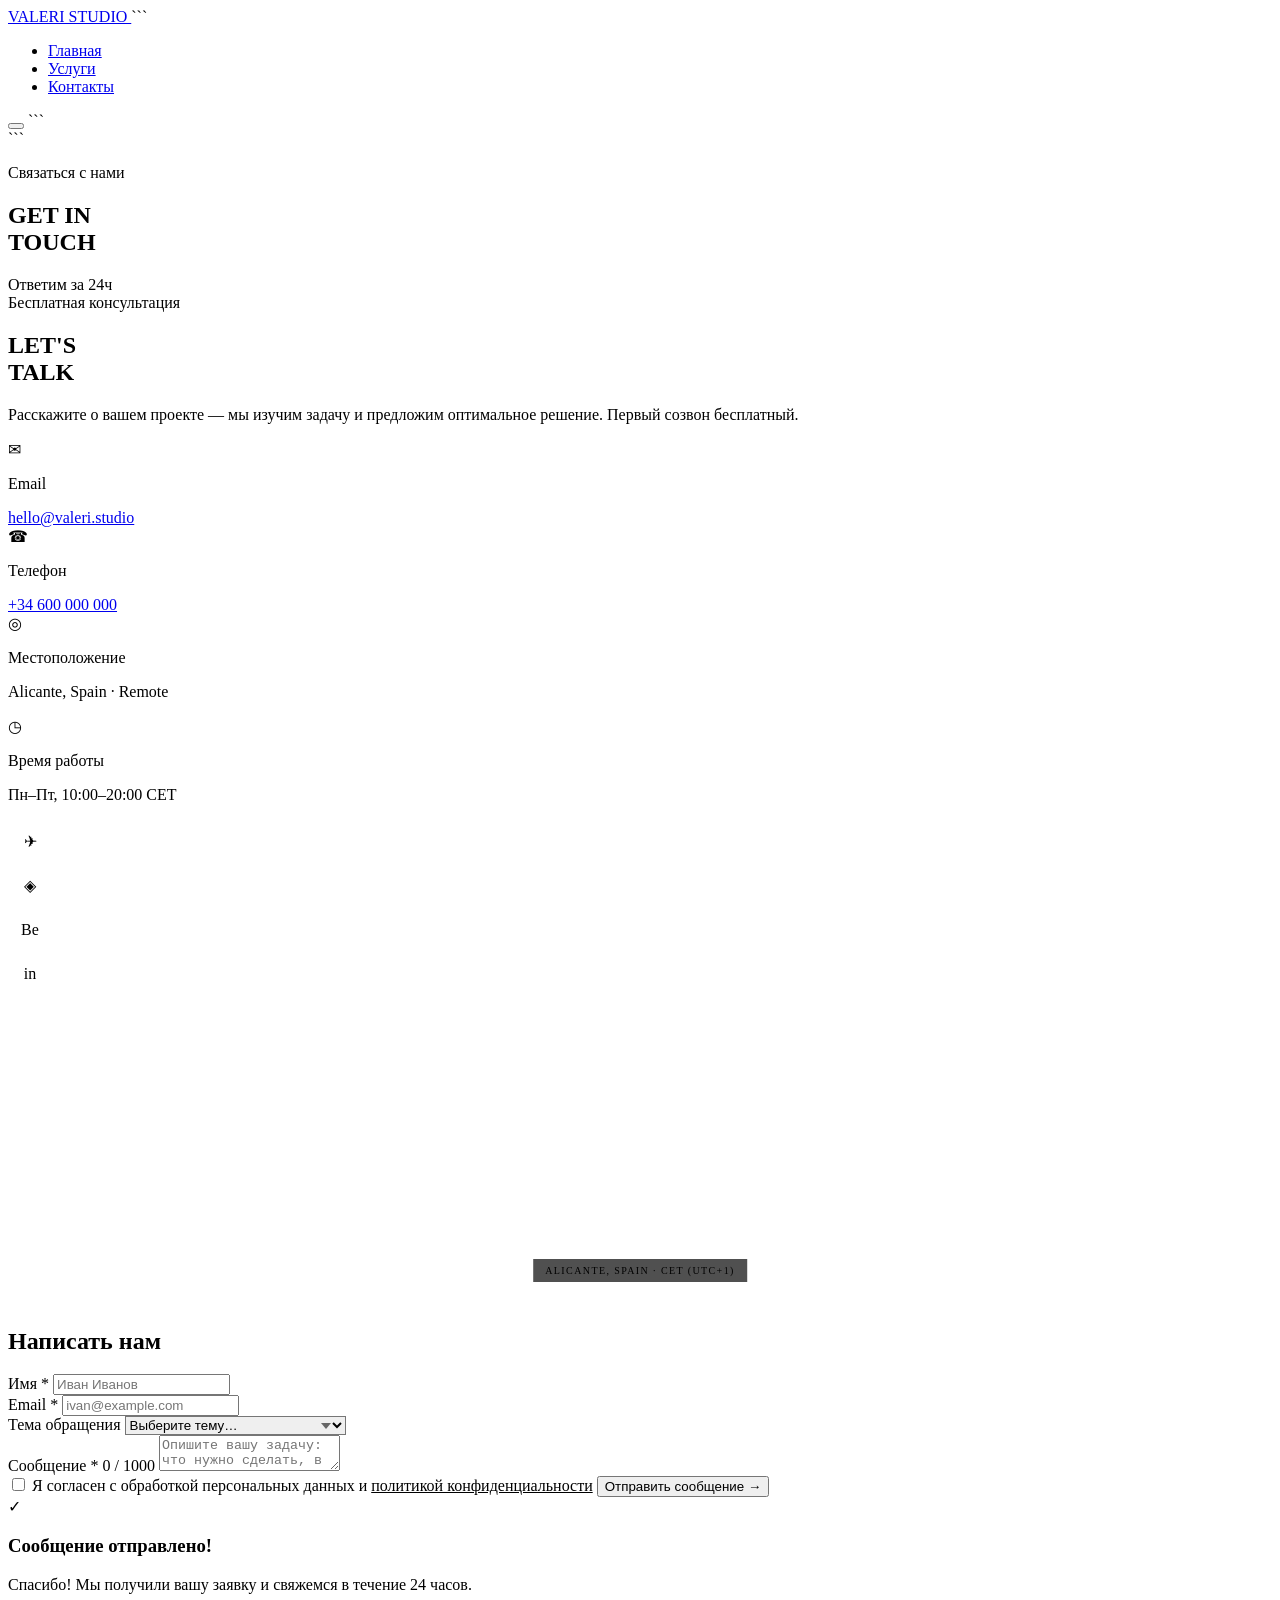
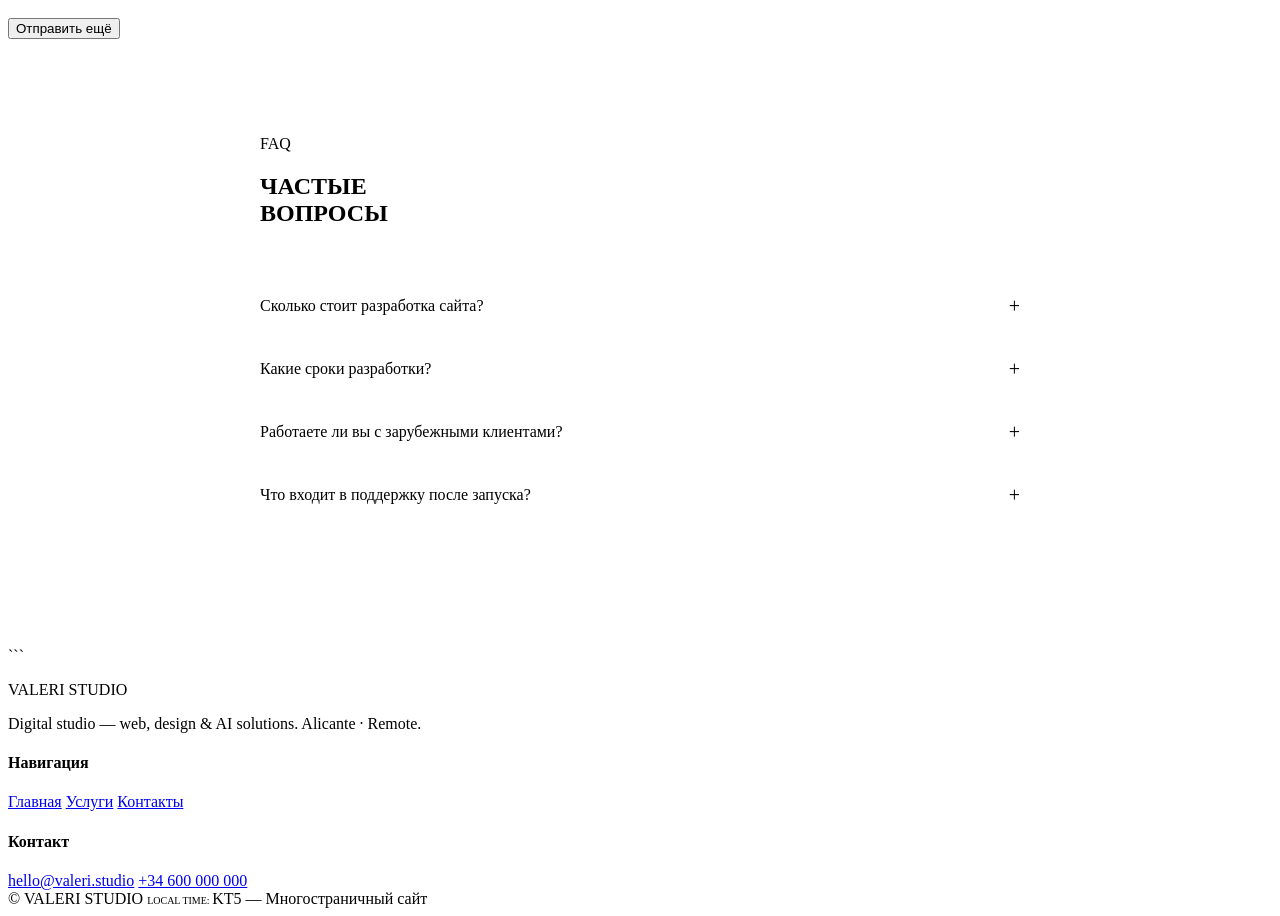
==== contacts.html @ 4d256cc9 "Create contacts.html" ====
<!DOCTYPE html>

<html lang="ru">
<head>
  <meta charset="UTF-8" />
  <meta name="viewport" content="width=device-width, initial-scale=1.0" />
  <title>Контакты — VALERI STUDIO</title>
  <meta name="description" content="Свяжитесь с командой VALERI STUDIO. Ответим в течение 24 часов." />
  <link rel="stylesheet" href="css/style.css" />
  <style>
    /* Additional inline styles for map placeholder & social */
    .map-placeholder {
      width: 100%;
      height: 280px;
      background: var(--surface);
      border: 1px solid var(--border);
      display: flex;
      align-items: center;
      justify-content: center;
      margin-top: 32px;
      position: relative;
      overflow: hidden;
    }
    .map-placeholder::before {
      content: '';
      position: absolute;
      inset: 0;
      background:
        repeating-linear-gradient(0deg, var(--border) 0, var(--border) 1px, transparent 1px, transparent 60px),
        repeating-linear-gradient(90deg, var(--border) 0, var(--border) 1px, transparent 1px, transparent 60px);
      opacity: 0.6;
    }
    .map-dot {
      width: 14px; height: 14px;
      background: var(--accent);
      border-radius: 50%;
      position: relative;
      z-index: 1;
      box-shadow: 0 0 0 6px var(--accent-glow);
      animation: map-pulse 2s infinite;
    }
    @keyframes map-pulse {
      0%,100% { box-shadow: 0 0 0 6px var(--accent-glow); }
      50%      { box-shadow: 0 0 0 18px transparent; }
    }
    .map-label {
      position: absolute;
      bottom: 16px; left: 50%; transform: translateX(-50%);
      font-family: var(--ff-mono);
      font-size: 10px;
      letter-spacing: 0.14em;
      text-transform: uppercase;
      color: var(--text-muted);
      z-index: 1;
      background: rgba(6,6,6,0.7);
      padding: 6px 12px;
      border: 1px solid var(--border);
    }

```
.social-row {
  display: flex;
  gap: 10px;
  margin-top: 32px;
}
.social-btn {
  width: 44px; height: 44px;
  border: 1px solid var(--border-2);
  background: transparent;
  color: var(--text-dim);
  font-size: 16px;
  display: flex;
  align-items: center;
  justify-content: center;
  transition: var(--t);
  text-decoration: none;
  cursor: pointer;
}
.social-btn:hover {
  border-color: var(--accent);
  color: var(--accent);
  background: var(--accent-glow);
}

/* Field select custom arrow */
.field-select {
  background-image: url("data:image/svg+xml,%3Csvg xmlns='http://www.w3.org/2000/svg' width='10' height='6'%3E%3Cpath d='M0 0l5 6 5-6z' fill='%23666'/%3E%3C/svg%3E");
  background-repeat: no-repeat;
  background-position: right 14px center;
  padding-right: 36px;
}
.field-select option { background: #111; }
```

  </style>
</head>
<body>

  <div class="noise" aria-hidden="true"></div>

  <!-- ═══════════════════════════════════════
       HEADER
  ═══════════════════════════════════════ -->

  <header class="site-header" role="banner">
    <a href="index.html" class="logo" aria-label="VALERI STUDIO — home">
      <span class="logo-mark" aria-hidden="true"></span>
      VALERI STUDIO
    </a>

```
<nav role="navigation" aria-label="Основная навигация">
  <ul class="nav-links" id="nav-links">
    <li><a href="index.html">Главная</a></li>
    <li><a href="portfolio.html">Услуги</a></li>
    <li><a href="contacts.html">Контакты</a></li>
  </ul>
</nav>

<button class="menu-toggle" id="menu-toggle" aria-controls="nav-links" aria-expanded="false" aria-label="Открыть меню">
  <span></span><span></span><span></span>
</button>
```

  </header>

  <main>

```
<!-- ═══════════════════════════════════════
     PAGE HERO
═══════════════════════════════════════ -->
<section class="page-hero" aria-labelledby="contacts-heading">
  <div class="page-hero-inner">
    <div>
      <p class="label">Связаться с нами</p>
      <h1 class="page-title" id="contacts-heading">
        GET IN<br />TOUCH
      </h1>
    </div>
    <p class="page-hero-meta">
      Ответим за 24ч<br />
      Бесплатная консультация
    </p>
  </div>
</section>

<!-- ═══════════════════════════════════════
     CONTACT SECTION
═══════════════════════════════════════ -->
<section class="contact-section" aria-labelledby="contact-form-title">

  <div class="contact-inner">

    <!-- Left: Contact info -->
    <aside class="contact-info" aria-label="Контактная информация">

      <h2 class="reveal">LET'S<br />TALK</h2>
      <p class="reveal reveal-d1">
        Расскажите о вашем проекте — мы изучим задачу
        и предложим оптимальное решение.
        Первый созвон бесплатный.
      </p>

      <!-- Contact items -->
      <div class="contact-items reveal reveal-d2">

        <div class="contact-item">
          <div class="ci-icon" aria-hidden="true">✉</div>
          <div>
            <p class="ci-label">Email</p>
            <a href="mailto:hello@valeri.studio" class="ci-value" style="transition:color 0.2s" onmouseenter="this.style.color='var(--accent)'" onmouseleave="this.style.color=''">
              hello@valeri.studio
            </a>
          </div>
        </div>

        <div class="contact-item">
          <div class="ci-icon" aria-hidden="true">☎</div>
          <div>
            <p class="ci-label">Телефон</p>
            <a href="tel:+34600000000" class="ci-value" style="transition:color 0.2s" onmouseenter="this.style.color='var(--accent)'" onmouseleave="this.style.color=''">
              +34 600 000 000
            </a>
          </div>
        </div>

        <div class="contact-item">
          <div class="ci-icon" aria-hidden="true">◎</div>
          <div>
            <p class="ci-label">Местоположение</p>
            <p class="ci-value">Alicante, Spain · Remote</p>
          </div>
        </div>

        <div class="contact-item">
          <div class="ci-icon" aria-hidden="true">◷</div>
          <div>
            <p class="ci-label">Время работы</p>
            <p class="ci-value">Пн–Пт, 10:00–20:00 CET</p>
          </div>
        </div>

      </div>

      <!-- Social links -->
      <div class="social-row reveal reveal-d3" aria-label="Социальные сети">
        <a href="#" class="social-btn" aria-label="Telegram" title="Telegram">✈</a>
        <a href="#" class="social-btn" aria-label="GitHub" title="GitHub">◈</a>
        <a href="#" class="social-btn" aria-label="Behance" title="Behance">Be</a>
        <a href="#" class="social-btn" aria-label="LinkedIn" title="LinkedIn">in</a>
      </div>

      <!-- Map placeholder -->
      <div class="map-placeholder reveal reveal-d4" role="img" aria-label="Местоположение: Alicante, Spain">
        <div class="map-dot"></div>
        <p class="map-label">Alicante, Spain · CET (UTC+1)</p>
      </div>

    </aside>

    <!-- Right: Contact form -->
    <div class="contact-form-wrap reveal reveal-d2">

      <h2 class="form-title" id="contact-form-title">Написать нам</h2>

      <!-- Form -->
      <form id="contact-form" novalidate autocomplete="on">

        <div class="form-row">

          <!-- Name -->
          <div class="field-group">
            <label class="field-label" for="field-name">
              Имя <span class="req" aria-hidden="true">*</span>
            </label>
            <input
              id="field-name"
              class="field-input"
              type="text"
              name="name"
              placeholder="Иван Иванов"
              autocomplete="name"
              required
              aria-required="true"
              aria-describedby="error-name"
            />
            <span class="field-error" id="error-name" data-error="name" role="alert"></span>
          </div>

          <!-- Email -->
          <div class="field-group">
            <label class="field-label" for="field-email">
              Email <span class="req" aria-hidden="true">*</span>
            </label>
            <input
              id="field-email"
              class="field-input"
              type="email"
              name="email"
              placeholder="ivan@example.com"
              autocomplete="email"
              required
              aria-required="true"
              aria-describedby="error-email"
            />
            <span class="field-error" id="error-email" data-error="email" role="alert"></span>
          </div>

        </div><!-- /.form-row -->

        <!-- Subject (select) -->
        <div class="field-group full">
          <label class="field-label" for="field-subject">Тема обращения</label>
          <select
            id="field-subject"
            class="field-input field-select"
            name="subject"
            aria-describedby="error-subject"
          >
            <option value="" disabled selected>Выберите тему…</option>
            <option value="web">Веб-разработка / лендинг</option>
            <option value="design">UI/UX дизайн</option>
            <option value="ai">AI-агент / автоматизация</option>
            <option value="3d">3D / WebGL визуализация</option>
            <option value="other">Другое</option>
          </select>
          <span class="field-error" id="error-subject" data-error="subject" role="alert"></span>
        </div>

        <!-- Message -->
        <div class="field-group full">
          <label class="field-label" for="field-message">
            Сообщение <span class="req" aria-hidden="true">*</span>
            <span data-counter-label style="color:var(--text-muted)">0 / 1000</span>
          </label>
          <textarea
            id="field-message"
            class="field-textarea"
            name="message"
            placeholder="Опишите вашу задачу: что нужно сделать, в какие сроки, каков бюджет…"
            required
            aria-required="true"
            aria-describedby="error-message"
          ></textarea>
          <span class="field-error" id="error-message" data-error="message" role="alert"></span>
        </div>

        <!-- Privacy checkbox -->
        <label class="form-check" for="privacy-check">
          <input type="checkbox" id="privacy-check" name="privacy" />
          <span class="form-check-text">
            Я согласен с обработкой персональных данных и
            <a href="#" style="color:var(--accent);text-decoration:underline">политикой конфиденциальности</a>
          </span>
        </label>

        <!-- Submit -->
        <button type="submit" class="form-submit" aria-live="polite">
          <span class="btn-text">Отправить сообщение →</span>
          <span class="spinner" aria-hidden="true"></span>
        </button>

      </form>

      <!-- Success state (hidden until form submitted) -->
      <div class="form-success" role="alert" aria-live="polite">
        <div class="success-icon" aria-hidden="true">✓</div>
        <h3 class="success-title">Сообщение отправлено!</h3>
        <p class="success-desc">
          Спасибо! Мы получили вашу заявку и свяжемся в течение 24 часов.
        </p>
        <button
          onclick="location.reload()"
          class="btn btn-ghost"
          style="margin-top:8px"
          aria-label="Отправить ещё одно сообщение"
        >
          Отправить ещё
        </button>
      </div>

    </div><!-- /.contact-form-wrap -->

  </div><!-- /.contact-inner -->

</section>

<!-- ═══════════════════════════════════════
     FAQ (Динамическое изменение контента)
═══════════════════════════════════════ -->
<section style="padding:80px 56px 120px; border-top:1px solid var(--border);" aria-labelledby="faq-heading">
  <div style="max-width:760px; margin:0 auto;">
    <p class="label reveal">FAQ</p>
    <h2 class="section-title reveal reveal-d1" id="faq-heading">ЧАСТЫЕ<br />ВОПРОСЫ</h2>

    <div style="margin-top:48px;" id="faq-list">

      <!-- FAQ items - открываются по клику (динамическое изменение контента) -->
      <div class="faq-item reveal" style="border-bottom:1px solid var(--border);">
        <button class="faq-q" aria-expanded="false" style="width:100%;text-align:left;background:none;border:none;padding:20px 0;display:flex;justify-content:space-between;align-items:center;font-family:var(--ff-body);font-size:16px;color:var(--text);cursor:pointer;gap:16px;">
          Сколько стоит разработка сайта?
          <span class="faq-icon" aria-hidden="true" style="color:var(--accent);font-size:20px;transition:transform 0.3s;flex-shrink:0">+</span>
        </button>
        <div class="faq-a" style="overflow:hidden;max-height:0;transition:max-height 0.4s ease;font-size:14px;color:var(--text-dim);line-height:1.8;padding-bottom:0;">
          <p style="padding-bottom:20px;">Лендинг — от ₽35 000 / €1 000. Многостраничный сайт — от ₽75 000 / €2 000. Цена зависит от функциональности, дизайна и сроков. Бесплатно обсудим детали перед оценкой.</p>
        </div>
      </div>

      <div class="faq-item reveal reveal-d1" style="border-bottom:1px solid var(--border);">
        <button class="faq-q" aria-expanded="false" style="width:100%;text-align:left;background:none;border:none;padding:20px 0;display:flex;justify-content:space-between;align-items:center;font-family:var(--ff-body);font-size:16px;color:var(--text);cursor:pointer;gap:16px;">
          Какие сроки разработки?
          <span class="faq-icon" aria-hidden="true" style="color:var(--accent);font-size:20px;transition:transform 0.3s;flex-shrink:0">+</span>
        </button>
        <div class="faq-a" style="overflow:hidden;max-height:0;transition:max-height 0.4s ease;font-size:14px;color:var(--text-dim);line-height:1.8;">
          <p style="padding-bottom:20px;">Лендинг — 7–14 дней. Многостраничный сайт — 3–6 недель. AI-агент — от 2 недель. Сроки фиксируем в договоре с чёткими дедлайнами по каждому этапу.</p>
        </div>
      </div>

      <div class="faq-item reveal reveal-d2" style="border-bottom:1px solid var(--border);">
        <button class="faq-q" aria-expanded="false" style="width:100%;text-align:left;background:none;border:none;padding:20px 0;display:flex;justify-content:space-between;align-items:center;font-family:var(--ff-body);font-size:16px;color:var(--text);cursor:pointer;gap:16px;">
          Работаете ли вы с зарубежными клиентами?
          <span class="faq-icon" aria-hidden="true" style="color:var(--accent);font-size:20px;transition:transform 0.3s;flex-shrink:0">+</span>
        </button>
        <div class="faq-a" style="overflow:hidden;max-height:0;transition:max-height 0.4s ease;font-size:14px;color:var(--text-dim);line-height:1.8;">
          <p style="padding-bottom:20px;">Да. Работаем с клиентами из СНГ, ЕС и других регионов. Принимаем оплату в рублях, евро и USDT. Работаем полностью удалённо.</p>
        </div>
      </div>

      <div class="faq-item reveal reveal-d3" style="border-bottom:1px solid var(--border);">
        <button class="faq-q" aria-expanded="false" style="width:100%;text-align:left;background:none;border:none;padding:20px 0;display:flex;justify-content:space-between;align-items:center;font-family:var(--ff-body);font-size:16px;color:var(--text);cursor:pointer;gap:16px;">
          Что входит в поддержку после запуска?
          <span class="faq-icon" aria-hidden="true" style="color:var(--accent);font-size:20px;transition:transform 0.3s;flex-shrink:0">+</span>
        </button>
        <div class="faq-a" style="overflow:hidden;max-height:0;transition:max-height 0.4s ease;font-size:14px;color:var(--text-dim);line-height:1.8;">
          <p style="padding-bottom:20px;">30 дней бесплатной поддержки: исправление багов, мелкие правки, консультации. Далее — по ежемесячному договору обслуживания.</p>
        </div>
      </div>

    </div><!-- /#faq-list -->
  </div>
</section>
```

  </main>

  <!-- ═══════════════════════════════════════
       FOOTER
  ═══════════════════════════════════════ -->

  <footer class="site-footer" role="contentinfo">
    <div>
      <p class="footer-brand">VALERI STUDIO</p>
      <p class="footer-tagline">Digital studio — web, design & AI solutions. Alicante · Remote.</p>
    </div>
    <nav class="footer-col" aria-label="Навигация в footer">
      <h4>Навигация</h4>
      <a href="index.html">Главная</a>
      <a href="portfolio.html">Услуги</a>
      <a href="contacts.html">Контакты</a>
    </nav>
    <div class="footer-col">
      <h4>Контакт</h4>
      <a href="mailto:hello@valeri.studio">hello@valeri.studio</a>
      <a href="tel:+34600000000">+34 600 000 000</a>
    </div>
    <div class="footer-bottom">
      <span>© <span data-year></span> VALERI STUDIO</span>
      <span style="font-family:var(--ff-mono); font-size:10px; color:var(--text-muted)">
        LOCAL TIME: <span data-clock></span>
      </span>
      <span>KT5 — Многостраничный сайт</span>
    </div>
  </footer>

  <!-- Site scripts -->

  <script src="js/nav.js"></script>

  <script src="js/main.js"></script>

  <script src="js/form.js"></script>

  <!-- FAQ accordion — динамическое изменение контента -->

  <script>
    (function () {
      document.querySelectorAll('.faq-item').forEach(item => {
        const btn  = item.querySelector('.faq-q');
        const body = item.querySelector('.faq-a');
        const icon = item.querySelector('.faq-icon');

        btn.addEventListener('click', () => {
          const isOpen = btn.getAttribute('aria-expanded') === 'true';

          // Close all
          document.querySelectorAll('.faq-item').forEach(other => {
            other.querySelector('.faq-q').setAttribute('aria-expanded', 'false');
            other.querySelector('.faq-a').style.maxHeight = '0';
            other.querySelector('.faq-icon').style.transform = 'rotate(0deg)';
          });

          // Open clicked (if was closed)
          if (!isOpen) {
            btn.setAttribute('aria-expanded', 'true');
            body.style.maxHeight = body.scrollHeight + 'px';
            icon.style.transform = 'rotate(45deg)';
          }
        });
      });
    })();
  </script>

</body>
</html>
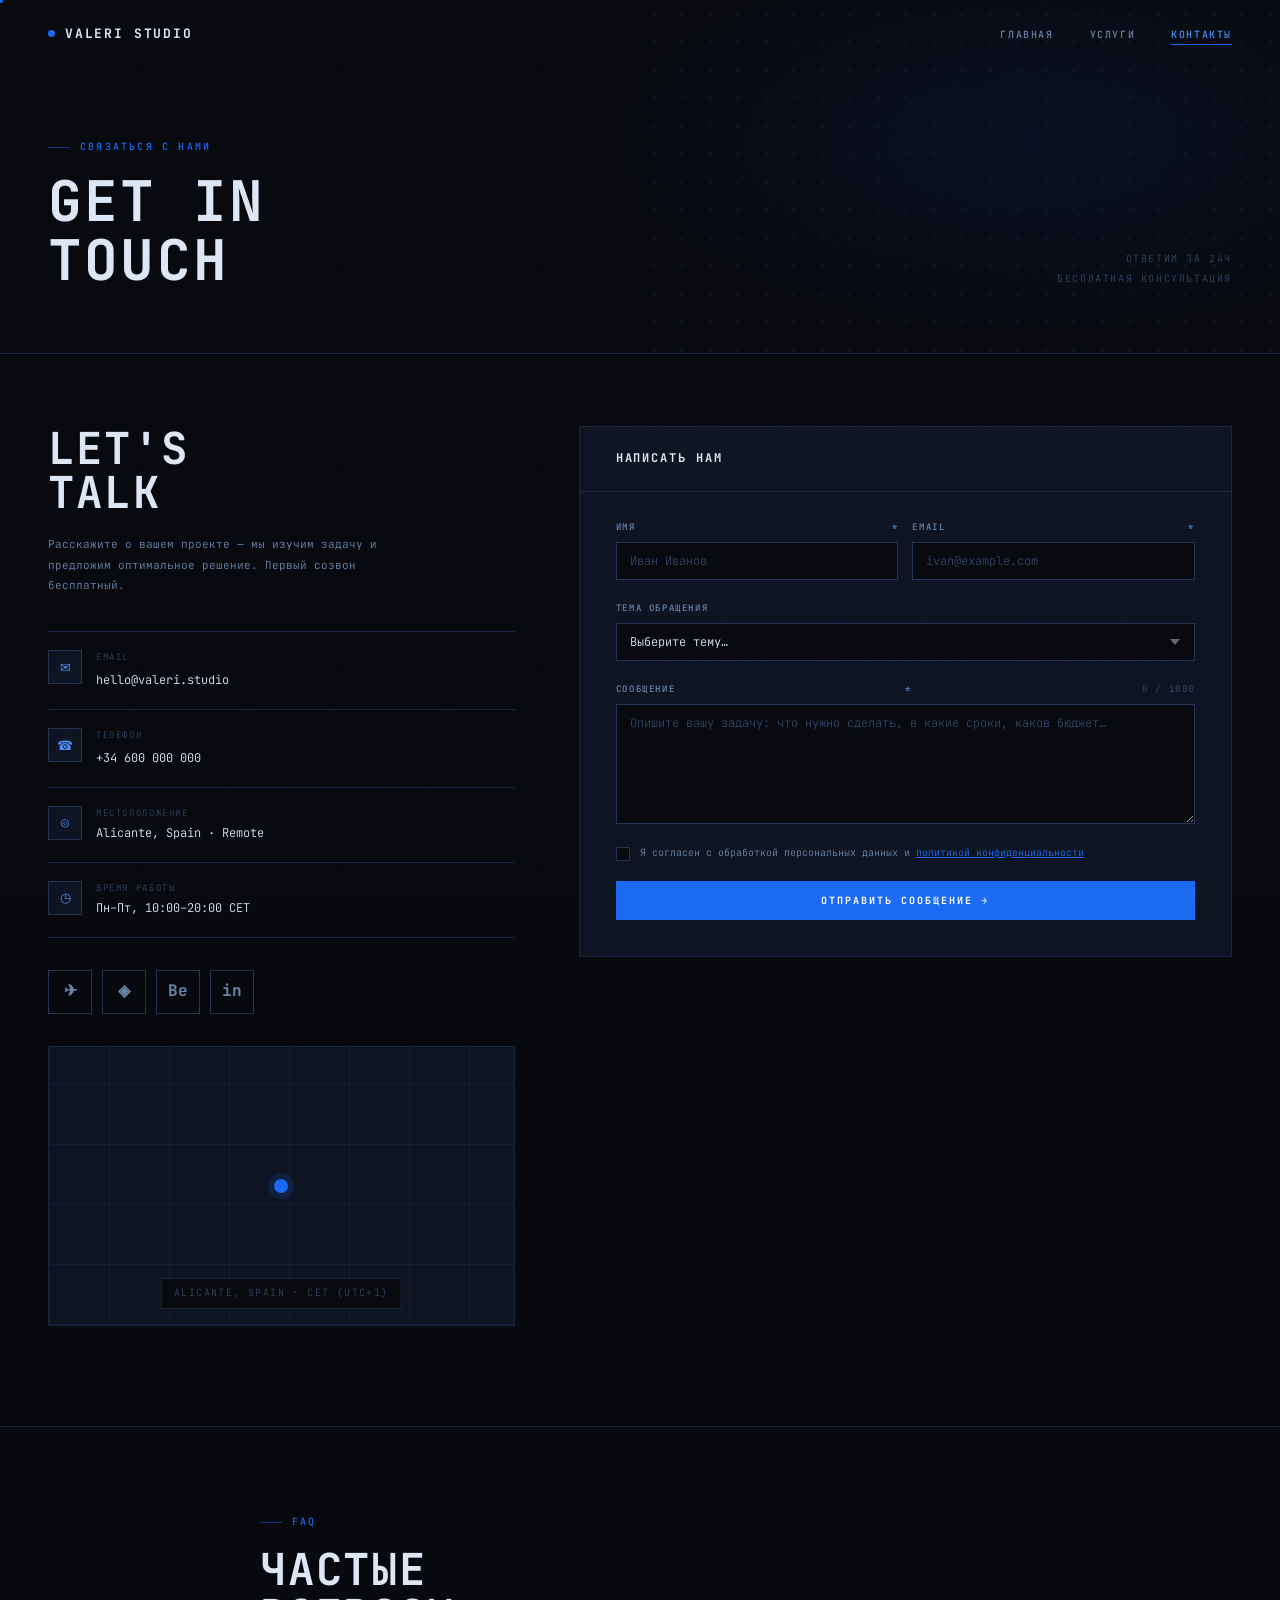
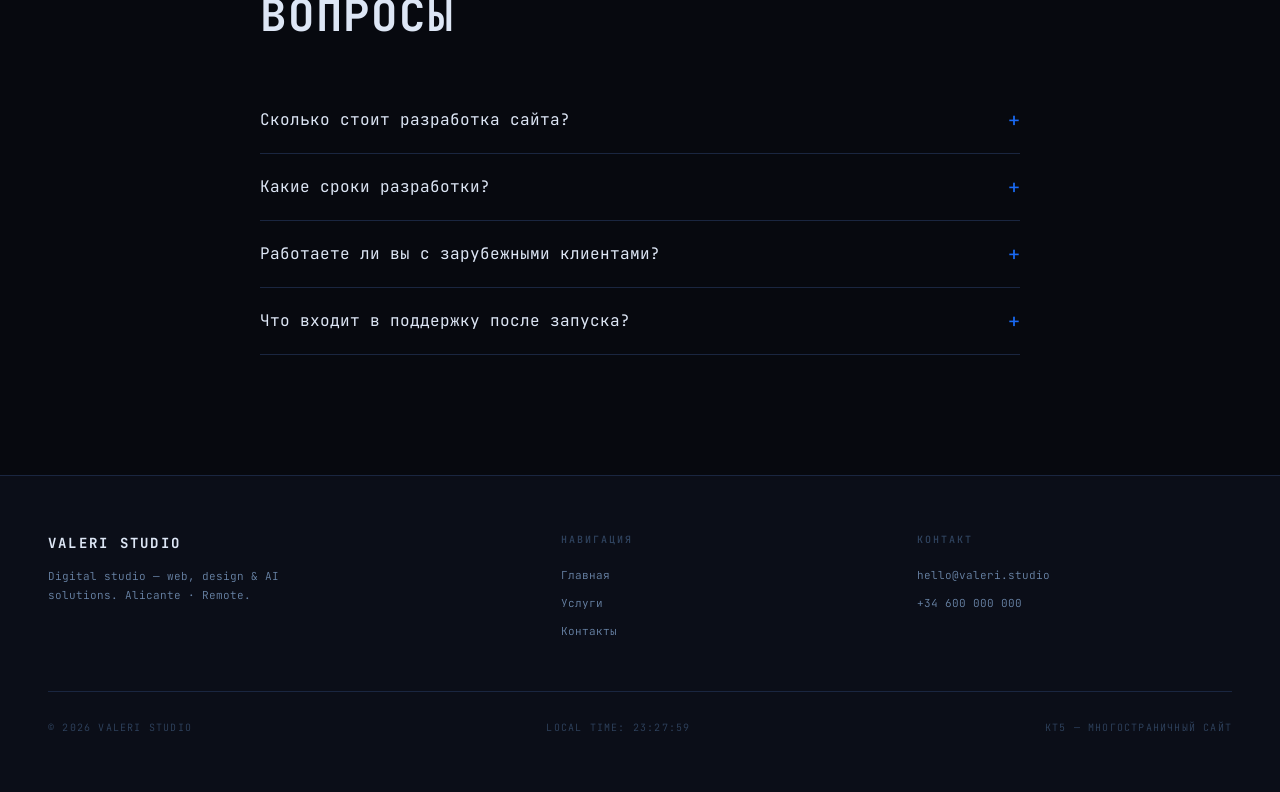
==== commit 090c2460: "Update contacts.html" ====
--- a/contacts.html
+++ b/contacts.html
@@ -1,5 +1,4 @@
 <!DOCTYPE html>
-
 <html lang="ru">
 <head>
   <meta charset="UTF-8" />
@@ -57,41 +56,38 @@
       border: 1px solid var(--border);
     }
 
-```
-.social-row {
-  display: flex;
-  gap: 10px;
-  margin-top: 32px;
-}
-.social-btn {
-  width: 44px; height: 44px;
-  border: 1px solid var(--border-2);
-  background: transparent;
-  color: var(--text-dim);
-  font-size: 16px;
-  display: flex;
-  align-items: center;
-  justify-content: center;
-  transition: var(--t);
-  text-decoration: none;
-  cursor: pointer;
-}
-.social-btn:hover {
-  border-color: var(--accent);
-  color: var(--accent);
-  background: var(--accent-glow);
-}
-
-/* Field select custom arrow */
-.field-select {
-  background-image: url("data:image/svg+xml,%3Csvg xmlns='http://www.w3.org/2000/svg' width='10' height='6'%3E%3Cpath d='M0 0l5 6 5-6z' fill='%23666'/%3E%3C/svg%3E");
-  background-repeat: no-repeat;
-  background-position: right 14px center;
-  padding-right: 36px;
-}
-.field-select option { background: #111; }
-```
-
+    .social-row {
+      display: flex;
+      gap: 10px;
+      margin-top: 32px;
+    }
+    .social-btn {
+      width: 44px; height: 44px;
+      border: 1px solid var(--border-2);
+      background: transparent;
+      color: var(--text-dim);
+      font-size: 16px;
+      display: flex;
+      align-items: center;
+      justify-content: center;
+      transition: var(--t);
+      text-decoration: none;
+      cursor: pointer;
+    }
+    .social-btn:hover {
+      border-color: var(--accent);
+      color: var(--accent);
+      background: var(--accent-glow);
+    }
+
+    /* Field select custom arrow */
+    .field-select {
+      background-image: url("data:image/svg+xml,%3Csvg xmlns='http://www.w3.org/2000/svg' width='10' height='6'%3E%3Cpath d='M0 0l5 6 5-6z' fill='%23666'/%3E%3C/svg%3E");
+      background-repeat: no-repeat;
+      background-position: right 14px center;
+      padding-right: 36px;
+    }
+    .field-select option { background: #111; }
   </style>
 </head>
 <body>
@@ -101,313 +97,306 @@
   <!-- ═══════════════════════════════════════
        HEADER
   ═══════════════════════════════════════ -->
-
   <header class="site-header" role="banner">
     <a href="index.html" class="logo" aria-label="VALERI STUDIO — home">
       <span class="logo-mark" aria-hidden="true"></span>
       VALERI STUDIO
     </a>
 
-```
-<nav role="navigation" aria-label="Основная навигация">
-  <ul class="nav-links" id="nav-links">
-    <li><a href="index.html">Главная</a></li>
-    <li><a href="portfolio.html">Услуги</a></li>
-    <li><a href="contacts.html">Контакты</a></li>
-  </ul>
-</nav>
-
-<button class="menu-toggle" id="menu-toggle" aria-controls="nav-links" aria-expanded="false" aria-label="Открыть меню">
-  <span></span><span></span><span></span>
-</button>
-```
-
+    <nav role="navigation" aria-label="Основная навигация">
+      <ul class="nav-links" id="nav-links">
+        <li><a href="index.html">Главная</a></li>
+        <li><a href="portfolio.html">Услуги</a></li>
+        <li><a href="contacts.html">Контакты</a></li>
+      </ul>
+    </nav>
+
+    <button class="menu-toggle" id="menu-toggle" aria-controls="nav-links" aria-expanded="false" aria-label="Открыть меню">
+      <span></span><span></span><span></span>
+    </button>
   </header>
 
   <main>
 
-```
-<!-- ═══════════════════════════════════════
-     PAGE HERO
-═══════════════════════════════════════ -->
-<section class="page-hero" aria-labelledby="contacts-heading">
-  <div class="page-hero-inner">
-    <div>
-      <p class="label">Связаться с нами</p>
-      <h1 class="page-title" id="contacts-heading">
-        GET IN<br />TOUCH
-      </h1>
-    </div>
-    <p class="page-hero-meta">
-      Ответим за 24ч<br />
-      Бесплатная консультация
-    </p>
-  </div>
-</section>
-
-<!-- ═══════════════════════════════════════
-     CONTACT SECTION
-═══════════════════════════════════════ -->
-<section class="contact-section" aria-labelledby="contact-form-title">
-
-  <div class="contact-inner">
-
-    <!-- Left: Contact info -->
-    <aside class="contact-info" aria-label="Контактная информация">
-
-      <h2 class="reveal">LET'S<br />TALK</h2>
-      <p class="reveal reveal-d1">
-        Расскажите о вашем проекте — мы изучим задачу
-        и предложим оптимальное решение.
-        Первый созвон бесплатный.
-      </p>
-
-      <!-- Contact items -->
-      <div class="contact-items reveal reveal-d2">
-
-        <div class="contact-item">
-          <div class="ci-icon" aria-hidden="true">✉</div>
-          <div>
-            <p class="ci-label">Email</p>
-            <a href="mailto:hello@valeri.studio" class="ci-value" style="transition:color 0.2s" onmouseenter="this.style.color='var(--accent)'" onmouseleave="this.style.color=''">
-              hello@valeri.studio
-            </a>
-          </div>
+    <!-- ═══════════════════════════════════════
+         PAGE HERO
+    ═══════════════════════════════════════ -->
+    <section class="page-hero" aria-labelledby="contacts-heading">
+      <div class="page-hero-inner">
+        <div>
+          <p class="label">Связаться с нами</p>
+          <h1 class="page-title" id="contacts-heading">
+            GET IN<br />TOUCH
+          </h1>
         </div>
-
-        <div class="contact-item">
-          <div class="ci-icon" aria-hidden="true">☎</div>
-          <div>
-            <p class="ci-label">Телефон</p>
-            <a href="tel:+34600000000" class="ci-value" style="transition:color 0.2s" onmouseenter="this.style.color='var(--accent)'" onmouseleave="this.style.color=''">
-              +34 600 000 000
-            </a>
-          </div>
-        </div>
-
-        <div class="contact-item">
-          <div class="ci-icon" aria-hidden="true">◎</div>
-          <div>
-            <p class="ci-label">Местоположение</p>
-            <p class="ci-value">Alicante, Spain · Remote</p>
-          </div>
-        </div>
-
-        <div class="contact-item">
-          <div class="ci-icon" aria-hidden="true">◷</div>
-          <div>
-            <p class="ci-label">Время работы</p>
-            <p class="ci-value">Пн–Пт, 10:00–20:00 CET</p>
-          </div>
-        </div>
-
+        <p class="page-hero-meta">
+          Ответим за 24ч<br />
+          Бесплатная консультация
+        </p>
       </div>
-
-      <!-- Social links -->
-      <div class="social-row reveal reveal-d3" aria-label="Социальные сети">
-        <a href="#" class="social-btn" aria-label="Telegram" title="Telegram">✈</a>
-        <a href="#" class="social-btn" aria-label="GitHub" title="GitHub">◈</a>
-        <a href="#" class="social-btn" aria-label="Behance" title="Behance">Be</a>
-        <a href="#" class="social-btn" aria-label="LinkedIn" title="LinkedIn">in</a>
+    </section>
+
+    <!-- ═══════════════════════════════════════
+         CONTACT SECTION
+    ═══════════════════════════════════════ -->
+    <section class="contact-section" aria-labelledby="contact-form-title">
+
+      <div class="contact-inner">
+
+        <!-- Left: Contact info -->
+        <aside class="contact-info" aria-label="Контактная информация">
+
+          <h2 class="reveal">LET'S<br />TALK</h2>
+          <p class="reveal reveal-d1">
+            Расскажите о вашем проекте — мы изучим задачу
+            и предложим оптимальное решение.
+            Первый созвон бесплатный.
+          </p>
+
+          <!-- Contact items -->
+          <div class="contact-items reveal reveal-d2">
+
+            <div class="contact-item">
+              <div class="ci-icon" aria-hidden="true">✉</div>
+              <div>
+                <p class="ci-label">Email</p>
+                <a href="mailto:hello@valeri.studio" class="ci-value" style="transition:color 0.2s" onmouseenter="this.style.color='var(--accent)'" onmouseleave="this.style.color=''">
+                  hello@valeri.studio
+                </a>
+              </div>
+            </div>
+
+            <div class="contact-item">
+              <div class="ci-icon" aria-hidden="true">☎</div>
+              <div>
+                <p class="ci-label">Телефон</p>
+                <a href="tel:+34600000000" class="ci-value" style="transition:color 0.2s" onmouseenter="this.style.color='var(--accent)'" onmouseleave="this.style.color=''">
+                  +34 600 000 000
+                </a>
+              </div>
+            </div>
+
+            <div class="contact-item">
+              <div class="ci-icon" aria-hidden="true">◎</div>
+              <div>
+                <p class="ci-label">Местоположение</p>
+                <p class="ci-value">Alicante, Spain · Remote</p>
+              </div>
+            </div>
+
+            <div class="contact-item">
+              <div class="ci-icon" aria-hidden="true">◷</div>
+              <div>
+                <p class="ci-label">Время работы</p>
+                <p class="ci-value">Пн–Пт, 10:00–20:00 CET</p>
+              </div>
+            </div>
+
+          </div>
+
+          <!-- Social links -->
+          <div class="social-row reveal reveal-d3" aria-label="Социальные сети">
+            <a href="#" class="social-btn" aria-label="Telegram" title="Telegram">✈</a>
+            <a href="#" class="social-btn" aria-label="GitHub" title="GitHub">◈</a>
+            <a href="#" class="social-btn" aria-label="Behance" title="Behance">Be</a>
+            <a href="#" class="social-btn" aria-label="LinkedIn" title="LinkedIn">in</a>
+          </div>
+
+          <!-- Map placeholder -->
+          <div class="map-placeholder reveal reveal-d4" role="img" aria-label="Местоположение: Alicante, Spain">
+            <div class="map-dot"></div>
+            <p class="map-label">Alicante, Spain · CET (UTC+1)</p>
+          </div>
+
+        </aside>
+
+        <!-- Right: Contact form -->
+        <div class="contact-form-wrap reveal reveal-d2">
+
+          <h2 class="form-title" id="contact-form-title">Написать нам</h2>
+
+          <!-- Form -->
+          <form id="contact-form" novalidate autocomplete="on">
+
+            <div class="form-row">
+
+              <!-- Name -->
+              <div class="field-group">
+                <label class="field-label" for="field-name">
+                  Имя <span class="req" aria-hidden="true">*</span>
+                </label>
+                <input
+                  id="field-name"
+                  class="field-input"
+                  type="text"
+                  name="name"
+                  placeholder="Иван Иванов"
+                  autocomplete="name"
+                  required
+                  aria-required="true"
+                  aria-describedby="error-name"
+                />
+                <span class="field-error" id="error-name" data-error="name" role="alert"></span>
+              </div>
+
+              <!-- Email -->
+              <div class="field-group">
+                <label class="field-label" for="field-email">
+                  Email <span class="req" aria-hidden="true">*</span>
+                </label>
+                <input
+                  id="field-email"
+                  class="field-input"
+                  type="email"
+                  name="email"
+                  placeholder="ivan@example.com"
+                  autocomplete="email"
+                  required
+                  aria-required="true"
+                  aria-describedby="error-email"
+                />
+                <span class="field-error" id="error-email" data-error="email" role="alert"></span>
+              </div>
+
+            </div><!-- /.form-row -->
+
+            <!-- Subject (select) -->
+            <div class="field-group full">
+              <label class="field-label" for="field-subject">Тема обращения</label>
+              <select
+                id="field-subject"
+                class="field-input field-select"
+                name="subject"
+                aria-describedby="error-subject"
+              >
+                <option value="" disabled selected>Выберите тему…</option>
+                <option value="web">Веб-разработка / лендинг</option>
+                <option value="design">UI/UX дизайн</option>
+                <option value="ai">AI-агент / автоматизация</option>
+                <option value="3d">3D / WebGL визуализация</option>
+                <option value="other">Другое</option>
+              </select>
+              <span class="field-error" id="error-subject" data-error="subject" role="alert"></span>
+            </div>
+
+            <!-- Message -->
+            <div class="field-group full">
+              <label class="field-label" for="field-message">
+                Сообщение <span class="req" aria-hidden="true">*</span>
+                <span data-counter-label style="color:var(--text-muted)">0 / 1000</span>
+              </label>
+              <textarea
+                id="field-message"
+                class="field-textarea"
+                name="message"
+                placeholder="Опишите вашу задачу: что нужно сделать, в какие сроки, каков бюджет…"
+                required
+                aria-required="true"
+                aria-describedby="error-message"
+              ></textarea>
+              <span class="field-error" id="error-message" data-error="message" role="alert"></span>
+            </div>
+
+            <!-- Privacy checkbox -->
+            <label class="form-check" for="privacy-check">
+              <input type="checkbox" id="privacy-check" name="privacy" />
+              <span class="form-check-text">
+                Я согласен с обработкой персональных данных и
+                <a href="#" style="color:var(--accent);text-decoration:underline">политикой конфиденциальности</a>
+              </span>
+            </label>
+
+            <!-- Submit -->
+            <button type="submit" class="form-submit" aria-live="polite">
+              <span class="btn-text">Отправить сообщение →</span>
+              <span class="spinner" aria-hidden="true"></span>
+            </button>
+
+          </form>
+
+          <!-- Success state (hidden until form submitted) -->
+          <div class="form-success" role="alert" aria-live="polite">
+            <div class="success-icon" aria-hidden="true">✓</div>
+            <h3 class="success-title">Сообщение отправлено!</h3>
+            <p class="success-desc">
+              Спасибо! Мы получили вашу заявку и свяжемся в течение 24 часов.
+            </p>
+            <button
+              onclick="location.reload()"
+              class="btn btn-ghost"
+              style="margin-top:8px"
+              aria-label="Отправить ещё одно сообщение"
+            >
+              Отправить ещё
+            </button>
+          </div>
+
+        </div><!-- /.contact-form-wrap -->
+
+      </div><!-- /.contact-inner -->
+
+    </section>
+
+    <!-- ═══════════════════════════════════════
+         FAQ (Динамическое изменение контента)
+    ═══════════════════════════════════════ -->
+    <section style="padding:80px 56px 120px; border-top:1px solid var(--border);" aria-labelledby="faq-heading">
+      <div style="max-width:760px; margin:0 auto;">
+        <p class="label reveal">FAQ</p>
+        <h2 class="section-title reveal reveal-d1" id="faq-heading">ЧАСТЫЕ<br />ВОПРОСЫ</h2>
+
+        <div style="margin-top:48px;" id="faq-list">
+
+          <!-- FAQ items - открываются по клику (динамическое изменение контента) -->
+          <div class="faq-item reveal" style="border-bottom:1px solid var(--border);">
+            <button class="faq-q" aria-expanded="false" style="width:100%;text-align:left;background:none;border:none;padding:20px 0;display:flex;justify-content:space-between;align-items:center;font-family:var(--ff-body);font-size:16px;color:var(--text);cursor:pointer;gap:16px;">
+              Сколько стоит разработка сайта?
+              <span class="faq-icon" aria-hidden="true" style="color:var(--accent);font-size:20px;transition:transform 0.3s;flex-shrink:0">+</span>
+            </button>
+            <div class="faq-a" style="overflow:hidden;max-height:0;transition:max-height 0.4s ease;font-size:14px;color:var(--text-dim);line-height:1.8;padding-bottom:0;">
+              <p style="padding-bottom:20px;">Лендинг — от ₽35 000 / €1 000. Многостраничный сайт — от ₽75 000 / €2 000. Цена зависит от функциональности, дизайна и сроков. Бесплатно обсудим детали перед оценкой.</p>
+            </div>
+          </div>
+
+          <div class="faq-item reveal reveal-d1" style="border-bottom:1px solid var(--border);">
+            <button class="faq-q" aria-expanded="false" style="width:100%;text-align:left;background:none;border:none;padding:20px 0;display:flex;justify-content:space-between;align-items:center;font-family:var(--ff-body);font-size:16px;color:var(--text);cursor:pointer;gap:16px;">
+              Какие сроки разработки?
+              <span class="faq-icon" aria-hidden="true" style="color:var(--accent);font-size:20px;transition:transform 0.3s;flex-shrink:0">+</span>
+            </button>
+            <div class="faq-a" style="overflow:hidden;max-height:0;transition:max-height 0.4s ease;font-size:14px;color:var(--text-dim);line-height:1.8;">
+              <p style="padding-bottom:20px;">Лендинг — 7–14 дней. Многостраничный сайт — 3–6 недель. AI-агент — от 2 недель. Сроки фиксируем в договоре с чёткими дедлайнами по каждому этапу.</p>
+            </div>
+          </div>
+
+          <div class="faq-item reveal reveal-d2" style="border-bottom:1px solid var(--border);">
+            <button class="faq-q" aria-expanded="false" style="width:100%;text-align:left;background:none;border:none;padding:20px 0;display:flex;justify-content:space-between;align-items:center;font-family:var(--ff-body);font-size:16px;color:var(--text);cursor:pointer;gap:16px;">
+              Работаете ли вы с зарубежными клиентами?
+              <span class="faq-icon" aria-hidden="true" style="color:var(--accent);font-size:20px;transition:transform 0.3s;flex-shrink:0">+</span>
+            </button>
+            <div class="faq-a" style="overflow:hidden;max-height:0;transition:max-height 0.4s ease;font-size:14px;color:var(--text-dim);line-height:1.8;">
+              <p style="padding-bottom:20px;">Да. Работаем с клиентами из СНГ, ЕС и других регионов. Принимаем оплату в рублях, евро и USDT. Работаем полностью удалённо.</p>
+            </div>
+          </div>
+
+          <div class="faq-item reveal reveal-d3" style="border-bottom:1px solid var(--border);">
+            <button class="faq-q" aria-expanded="false" style="width:100%;text-align:left;background:none;border:none;padding:20px 0;display:flex;justify-content:space-between;align-items:center;font-family:var(--ff-body);font-size:16px;color:var(--text);cursor:pointer;gap:16px;">
+              Что входит в поддержку после запуска?
+              <span class="faq-icon" aria-hidden="true" style="color:var(--accent);font-size:20px;transition:transform 0.3s;flex-shrink:0">+</span>
+            </button>
+            <div class="faq-a" style="overflow:hidden;max-height:0;transition:max-height 0.4s ease;font-size:14px;color:var(--text-dim);line-height:1.8;">
+              <p style="padding-bottom:20px;">30 дней бесплатной поддержки: исправление багов, мелкие правки, консультации. Далее — по ежемесячному договору обслуживания.</p>
+            </div>
+          </div>
+
+        </div><!-- /#faq-list -->
       </div>
-
-      <!-- Map placeholder -->
-      <div class="map-placeholder reveal reveal-d4" role="img" aria-label="Местоположение: Alicante, Spain">
-        <div class="map-dot"></div>
-        <p class="map-label">Alicante, Spain · CET (UTC+1)</p>
-      </div>
-
-    </aside>
-
-    <!-- Right: Contact form -->
-    <div class="contact-form-wrap reveal reveal-d2">
-
-      <h2 class="form-title" id="contact-form-title">Написать нам</h2>
-
-      <!-- Form -->
-      <form id="contact-form" novalidate autocomplete="on">
-
-        <div class="form-row">
-
-          <!-- Name -->
-          <div class="field-group">
-            <label class="field-label" for="field-name">
-              Имя <span class="req" aria-hidden="true">*</span>
-            </label>
-            <input
-              id="field-name"
-              class="field-input"
-              type="text"
-              name="name"
-              placeholder="Иван Иванов"
-              autocomplete="name"
-              required
-              aria-required="true"
-              aria-describedby="error-name"
-            />
-            <span class="field-error" id="error-name" data-error="name" role="alert"></span>
-          </div>
-
-          <!-- Email -->
-          <div class="field-group">
-            <label class="field-label" for="field-email">
-              Email <span class="req" aria-hidden="true">*</span>
-            </label>
-            <input
-              id="field-email"
-              class="field-input"
-              type="email"
-              name="email"
-              placeholder="ivan@example.com"
-              autocomplete="email"
-              required
-              aria-required="true"
-              aria-describedby="error-email"
-            />
-            <span class="field-error" id="error-email" data-error="email" role="alert"></span>
-          </div>
-
-        </div><!-- /.form-row -->
-
-        <!-- Subject (select) -->
-        <div class="field-group full">
-          <label class="field-label" for="field-subject">Тема обращения</label>
-          <select
-            id="field-subject"
-            class="field-input field-select"
-            name="subject"
-            aria-describedby="error-subject"
-          >
-            <option value="" disabled selected>Выберите тему…</option>
-            <option value="web">Веб-разработка / лендинг</option>
-            <option value="design">UI/UX дизайн</option>
-            <option value="ai">AI-агент / автоматизация</option>
-            <option value="3d">3D / WebGL визуализация</option>
-            <option value="other">Другое</option>
-          </select>
-          <span class="field-error" id="error-subject" data-error="subject" role="alert"></span>
-        </div>
-
-        <!-- Message -->
-        <div class="field-group full">
-          <label class="field-label" for="field-message">
-            Сообщение <span class="req" aria-hidden="true">*</span>
-            <span data-counter-label style="color:var(--text-muted)">0 / 1000</span>
-          </label>
-          <textarea
-            id="field-message"
-            class="field-textarea"
-            name="message"
-            placeholder="Опишите вашу задачу: что нужно сделать, в какие сроки, каков бюджет…"
-            required
-            aria-required="true"
-            aria-describedby="error-message"
-          ></textarea>
-          <span class="field-error" id="error-message" data-error="message" role="alert"></span>
-        </div>
-
-        <!-- Privacy checkbox -->
-        <label class="form-check" for="privacy-check">
-          <input type="checkbox" id="privacy-check" name="privacy" />
-          <span class="form-check-text">
-            Я согласен с обработкой персональных данных и
-            <a href="#" style="color:var(--accent);text-decoration:underline">политикой конфиденциальности</a>
-          </span>
-        </label>
-
-        <!-- Submit -->
-        <button type="submit" class="form-submit" aria-live="polite">
-          <span class="btn-text">Отправить сообщение →</span>
-          <span class="spinner" aria-hidden="true"></span>
-        </button>
-
-      </form>
-
-      <!-- Success state (hidden until form submitted) -->
-      <div class="form-success" role="alert" aria-live="polite">
-        <div class="success-icon" aria-hidden="true">✓</div>
-        <h3 class="success-title">Сообщение отправлено!</h3>
-        <p class="success-desc">
-          Спасибо! Мы получили вашу заявку и свяжемся в течение 24 часов.
-        </p>
-        <button
-          onclick="location.reload()"
-          class="btn btn-ghost"
-          style="margin-top:8px"
-          aria-label="Отправить ещё одно сообщение"
-        >
-          Отправить ещё
-        </button>
-      </div>
-
-    </div><!-- /.contact-form-wrap -->
-
-  </div><!-- /.contact-inner -->
-
-</section>
-
-<!-- ═══════════════════════════════════════
-     FAQ (Динамическое изменение контента)
-═══════════════════════════════════════ -->
-<section style="padding:80px 56px 120px; border-top:1px solid var(--border);" aria-labelledby="faq-heading">
-  <div style="max-width:760px; margin:0 auto;">
-    <p class="label reveal">FAQ</p>
-    <h2 class="section-title reveal reveal-d1" id="faq-heading">ЧАСТЫЕ<br />ВОПРОСЫ</h2>
-
-    <div style="margin-top:48px;" id="faq-list">
-
-      <!-- FAQ items - открываются по клику (динамическое изменение контента) -->
-      <div class="faq-item reveal" style="border-bottom:1px solid var(--border);">
-        <button class="faq-q" aria-expanded="false" style="width:100%;text-align:left;background:none;border:none;padding:20px 0;display:flex;justify-content:space-between;align-items:center;font-family:var(--ff-body);font-size:16px;color:var(--text);cursor:pointer;gap:16px;">
-          Сколько стоит разработка сайта?
-          <span class="faq-icon" aria-hidden="true" style="color:var(--accent);font-size:20px;transition:transform 0.3s;flex-shrink:0">+</span>
-        </button>
-        <div class="faq-a" style="overflow:hidden;max-height:0;transition:max-height 0.4s ease;font-size:14px;color:var(--text-dim);line-height:1.8;padding-bottom:0;">
-          <p style="padding-bottom:20px;">Лендинг — от ₽35 000 / €1 000. Многостраничный сайт — от ₽75 000 / €2 000. Цена зависит от функциональности, дизайна и сроков. Бесплатно обсудим детали перед оценкой.</p>
-        </div>
-      </div>
-
-      <div class="faq-item reveal reveal-d1" style="border-bottom:1px solid var(--border);">
-        <button class="faq-q" aria-expanded="false" style="width:100%;text-align:left;background:none;border:none;padding:20px 0;display:flex;justify-content:space-between;align-items:center;font-family:var(--ff-body);font-size:16px;color:var(--text);cursor:pointer;gap:16px;">
-          Какие сроки разработки?
-          <span class="faq-icon" aria-hidden="true" style="color:var(--accent);font-size:20px;transition:transform 0.3s;flex-shrink:0">+</span>
-        </button>
-        <div class="faq-a" style="overflow:hidden;max-height:0;transition:max-height 0.4s ease;font-size:14px;color:var(--text-dim);line-height:1.8;">
-          <p style="padding-bottom:20px;">Лендинг — 7–14 дней. Многостраничный сайт — 3–6 недель. AI-агент — от 2 недель. Сроки фиксируем в договоре с чёткими дедлайнами по каждому этапу.</p>
-        </div>
-      </div>
-
-      <div class="faq-item reveal reveal-d2" style="border-bottom:1px solid var(--border);">
-        <button class="faq-q" aria-expanded="false" style="width:100%;text-align:left;background:none;border:none;padding:20px 0;display:flex;justify-content:space-between;align-items:center;font-family:var(--ff-body);font-size:16px;color:var(--text);cursor:pointer;gap:16px;">
-          Работаете ли вы с зарубежными клиентами?
-          <span class="faq-icon" aria-hidden="true" style="color:var(--accent);font-size:20px;transition:transform 0.3s;flex-shrink:0">+</span>
-        </button>
-        <div class="faq-a" style="overflow:hidden;max-height:0;transition:max-height 0.4s ease;font-size:14px;color:var(--text-dim);line-height:1.8;">
-          <p style="padding-bottom:20px;">Да. Работаем с клиентами из СНГ, ЕС и других регионов. Принимаем оплату в рублях, евро и USDT. Работаем полностью удалённо.</p>
-        </div>
-      </div>
-
-      <div class="faq-item reveal reveal-d3" style="border-bottom:1px solid var(--border);">
-        <button class="faq-q" aria-expanded="false" style="width:100%;text-align:left;background:none;border:none;padding:20px 0;display:flex;justify-content:space-between;align-items:center;font-family:var(--ff-body);font-size:16px;color:var(--text);cursor:pointer;gap:16px;">
-          Что входит в поддержку после запуска?
-          <span class="faq-icon" aria-hidden="true" style="color:var(--accent);font-size:20px;transition:transform 0.3s;flex-shrink:0">+</span>
-        </button>
-        <div class="faq-a" style="overflow:hidden;max-height:0;transition:max-height 0.4s ease;font-size:14px;color:var(--text-dim);line-height:1.8;">
-          <p style="padding-bottom:20px;">30 дней бесплатной поддержки: исправление багов, мелкие правки, консультации. Далее — по ежемесячному договору обслуживания.</p>
-        </div>
-      </div>
-
-    </div><!-- /#faq-list -->
-  </div>
-</section>
-```
+    </section>
 
   </main>
 
   <!-- ═══════════════════════════════════════
        FOOTER
   ═══════════════════════════════════════ -->
-
   <footer class="site-footer" role="contentinfo">
     <div>
       <p class="footer-brand">VALERI STUDIO</p>
@@ -434,15 +423,11 @@
   </footer>
 
   <!-- Site scripts -->
-
   <script src="js/nav.js"></script>
-
   <script src="js/main.js"></script>
-
   <script src="js/form.js"></script>
 
   <!-- FAQ accordion — динамическое изменение контента -->
-
   <script>
     (function () {
       document.querySelectorAll('.faq-item').forEach(item => {
--- a/css/style.css
+++ b/css/style.css
@@ -0,0 +1,857 @@
+@import url('https://fonts.googleapis.com/css2?family=JetBrains+Mono:ital,wght@0,300;0,400;0,500;0,700;1,300&display=swap');
+
+/* ═══════════════════════════════════════════
+   ROOT VARIABLES — Corporate Blue / sf-sys
+═══════════════════════════════════════════ */
+:root {
+  --bg:           #07090f;
+  --bg-2:         #0b0e18;
+  --surface:      #0e1422;
+  --surface-2:    #111828;
+  --border:       #1a2640;
+  --border-2:     #243450;
+  --text:         #dde6f5;
+  --text-dim:     #6a85a8;
+  --text-muted:   #304460;
+  --accent:       #1a6af4;
+  --accent-2:     #4d8ef7;
+  --accent-glow:  rgba(26,106,244,0.14);
+  --accent-dark:  #1255cc;
+  --red:          #e84040;
+  --radius:       2px;
+  --ff:           'JetBrains Mono', monospace;
+  --ease:         cubic-bezier(0.25, 0.46, 0.45, 0.94);
+  --t:            all 0.28s var(--ease);
+  --header-h:     68px;
+}
+
+/* ═══════════════════════════════════════════
+   RESET & BASE
+═══════════════════════════════════════════ */
+*, *::before, *::after { box-sizing: border-box; margin: 0; padding: 0; }
+html { scroll-behavior: smooth; }
+body {
+  background: var(--bg);
+  color: var(--text);
+  font-family: var(--ff);
+  font-weight: 300;
+  font-size: 14px;
+  line-height: 1.65;
+  overflow-x: hidden;
+  -webkit-font-smoothing: antialiased;
+}
+img { max-width: 100%; display: block; }
+a { color: inherit; text-decoration: none; }
+ul { list-style: none; }
+button { cursor: pointer; font-family: var(--ff); }
+code { font-family: var(--ff); }
+
+::-webkit-scrollbar { width: 3px; }
+::-webkit-scrollbar-track { background: var(--bg); }
+::-webkit-scrollbar-thumb { background: var(--accent); }
+::selection { background: var(--accent); color: #fff; }
+
+/* ═══════════════════════════════════════════
+   HEADER
+═══════════════════════════════════════════ */
+.site-header {
+  position: fixed;
+  inset: 0 0 auto 0;
+  height: var(--header-h);
+  display: flex;
+  align-items: center;
+  justify-content: space-between;
+  padding: 0 48px;
+  z-index: 900;
+  transition: background 0.35s ease, border-color 0.35s ease;
+  border-bottom: 1px solid transparent;
+}
+.site-header.scrolled {
+  background: rgba(7,9,15,0.92);
+  backdrop-filter: blur(16px);
+  -webkit-backdrop-filter: blur(16px);
+  border-color: var(--border);
+}
+.logo {
+  display: flex;
+  align-items: center;
+  gap: 10px;
+  font-size: 13px;
+  font-weight: 700;
+  letter-spacing: 0.14em;
+  text-transform: uppercase;
+  color: var(--text);
+  transition: color 0.2s;
+}
+.logo:hover { color: var(--accent-2); }
+.logo-mark {
+  width: 7px; height: 7px;
+  background: var(--accent);
+  border-radius: 50%;
+  animation: dot-pulse 2.4s ease-in-out infinite;
+}
+@keyframes dot-pulse {
+  0%,100% { transform: scale(1); opacity: 1; }
+  50%      { transform: scale(1.6); opacity: 0.5; }
+}
+.nav-links { display: flex; align-items: center; gap: 36px; }
+.nav-links a {
+  font-size: 10px;
+  font-weight: 500;
+  letter-spacing: 0.16em;
+  text-transform: uppercase;
+  color: var(--text-dim);
+  position: relative;
+  padding-bottom: 2px;
+  transition: color 0.22s;
+}
+.nav-links a::after {
+  content: '';
+  position: absolute;
+  bottom: -2px; left: 0;
+  width: 0; height: 1px;
+  background: var(--accent);
+  transition: width 0.28s var(--ease);
+}
+.nav-links a:hover, .nav-links a.active { color: var(--accent-2); }
+.nav-links a:hover::after, .nav-links a.active::after { width: 100%; }
+.menu-toggle {
+  display: none;
+  flex-direction: column;
+  gap: 6px;
+  padding: 4px;
+  background: none;
+  border: none;
+}
+.menu-toggle span {
+  display: block;
+  width: 22px; height: 1px;
+  background: var(--text-dim);
+  transition: var(--t);
+  transform-origin: center;
+}
+.menu-toggle.open span:nth-child(1) { transform: translateY(7px) rotate(45deg); background: var(--accent-2); }
+.menu-toggle.open span:nth-child(2) { opacity: 0; transform: scaleX(0); }
+.menu-toggle.open span:nth-child(3) { transform: translateY(-7px) rotate(-45deg); background: var(--accent-2); }
+
+/* ═══════════════════════════════════════════
+   FOOTER
+═══════════════════════════════════════════ */
+.site-footer {
+  background: var(--bg-2);
+  border-top: 1px solid var(--border);
+  padding: 56px 48px;
+  display: grid;
+  grid-template-columns: 1.5fr 1fr 1fr;
+  gap: 40px;
+  align-items: start;
+}
+.footer-brand {
+  font-size: 14px;
+  font-weight: 700;
+  letter-spacing: 0.16em;
+  text-transform: uppercase;
+  margin-bottom: 12px;
+}
+.footer-tagline { font-size: 11px; color: var(--text-dim); line-height: 1.75; max-width: 280px; }
+.footer-col h4 {
+  font-size: 10px;
+  font-weight: 500;
+  letter-spacing: 0.2em;
+  text-transform: uppercase;
+  color: var(--text-muted);
+  margin-bottom: 18px;
+}
+.footer-col a {
+  display: block;
+  font-size: 11px;
+  color: var(--text-dim);
+  margin-bottom: 10px;
+  transition: color 0.2s;
+}
+.footer-col a:hover { color: var(--accent-2); }
+.footer-bottom {
+  grid-column: 1 / -1;
+  padding-top: 28px;
+  border-top: 1px solid var(--border);
+  display: flex;
+  justify-content: space-between;
+  align-items: center;
+  font-size: 10px;
+  letter-spacing: 0.12em;
+  text-transform: uppercase;
+  color: var(--text-muted);
+}
+
+/* ═══════════════════════════════════════════
+   COMMON UTILITIES
+═══════════════════════════════════════════ */
+.label {
+  display: inline-flex;
+  align-items: center;
+  gap: 10px;
+  font-size: 10px;
+  font-weight: 500;
+  letter-spacing: 0.22em;
+  text-transform: uppercase;
+  color: var(--accent);
+  margin-bottom: 16px;
+}
+.label::before {
+  content: '';
+  display: block;
+  width: 22px; height: 1px;
+  background: var(--accent);
+  opacity: 0.5;
+}
+
+.display-title {
+  font-size: clamp(32px, 6vw, 76px);
+  font-weight: 700;
+  letter-spacing: 0.04em;
+  line-height: 1.0;
+  text-transform: uppercase;
+}
+.display-title em {
+  font-style: normal;
+  color: transparent;
+  -webkit-text-stroke: 1px var(--accent);
+}
+
+.page-title {
+  font-size: clamp(26px, 4.5vw, 56px);
+  font-weight: 700;
+  letter-spacing: 0.04em;
+  line-height: 1.05;
+  text-transform: uppercase;
+}
+
+.section-title {
+  font-size: clamp(22px, 3.5vw, 44px);
+  font-weight: 700;
+  letter-spacing: 0.04em;
+  line-height: 1.05;
+  text-transform: uppercase;
+  margin-bottom: 20px;
+}
+
+/* Buttons */
+.btn {
+  display: inline-flex;
+  align-items: center;
+  gap: 8px;
+  font-family: var(--ff);
+  font-size: 10px;
+  font-weight: 700;
+  letter-spacing: 0.16em;
+  text-transform: uppercase;
+  padding: 11px 22px;
+  border: 1px solid currentColor;
+  background: transparent;
+  color: inherit;
+  transition: var(--t);
+  position: relative;
+  overflow: hidden;
+}
+.btn::before {
+  content: '';
+  position: absolute; inset: 0;
+  background: currentColor;
+  transform: translateX(-102%);
+  transition: transform 0.3s var(--ease);
+  opacity: 0.07;
+}
+.btn:hover::before { transform: translateX(0); }
+.btn-accent {
+  color: var(--accent-2);
+  border-color: var(--accent);
+  background: rgba(26,106,244,0.06);
+}
+.btn-accent:hover { background: var(--accent); color: #fff; }
+.btn-accent:hover::before { display: none; }
+.btn-ghost { color: var(--text-dim); border-color: var(--border-2); }
+.btn-ghost:hover { color: var(--text); border-color: var(--text-dim); }
+.btn-arrow::after { content: ' →'; }
+
+/* Tag */
+.tag {
+  display: inline-block;
+  font-size: 9px;
+  font-weight: 500;
+  letter-spacing: 0.12em;
+  text-transform: uppercase;
+  padding: 3px 8px;
+  border: 1px solid var(--border-2);
+  color: var(--text-muted);
+}
+.tag.accent { border-color: var(--accent); color: var(--accent-2); }
+
+/* Noise */
+.noise {
+  position: fixed; inset: 0;
+  z-index: 9999; pointer-events: none;
+  background-image: url("data:image/svg+xml,%3Csvg viewBox='0 0 200 200' xmlns='http://www.w3.org/2000/svg'%3E%3Cfilter id='n'%3E%3CfeTurbulence type='fractalNoise' baseFrequency='0.85' numOctaves='4' stitchTiles='stitch'/%3E%3C/filter%3E%3Crect width='100%25' height='100%25' filter='url(%23n)' opacity='0.025'/%3E%3C/svg%3E");
+  background-size: 200px 200px;
+  opacity: 0.45;
+  mix-blend-mode: overlay;
+}
+
+/* ═══════════════════════════════════════════
+   SCROLL REVEAL
+═══════════════════════════════════════════ */
+.reveal {
+  opacity: 0;
+  transform: translateY(24px);
+  transition: opacity 0.6s var(--ease), transform 0.6s var(--ease);
+}
+.reveal.in-view { opacity: 1; transform: translateY(0); }
+.reveal-d1 { transition-delay: 0.1s; }
+.reveal-d2 { transition-delay: 0.2s; }
+.reveal-d3 { transition-delay: 0.3s; }
+.reveal-d4 { transition-delay: 0.4s; }
+
+/* ═══════════════════════════════════════════
+   PAGE HERO (inner pages)
+═══════════════════════════════════════════ */
+.page-hero {
+  padding: calc(var(--header-h) + 64px) 48px 64px;
+  border-bottom: 1px solid var(--border);
+  position: relative;
+  overflow: hidden;
+}
+.page-hero::before {
+  content: '';
+  position: absolute; top: 0; right: 0;
+  width: 55%; height: 100%;
+  background: radial-gradient(ellipse at 65% 40%, rgba(26,106,244,0.08) 0%, transparent 65%);
+  pointer-events: none;
+}
+.page-hero::after {
+  content: '';
+  position: absolute; top: 0; right: 0;
+  width: 50%; height: 100%;
+  background-image: radial-gradient(circle, var(--border) 1px, transparent 1px);
+  background-size: 28px 28px;
+  opacity: 0.6;
+  pointer-events: none;
+}
+.page-hero-inner {
+  max-width: 1200px;
+  margin: 0 auto;
+  display: flex;
+  justify-content: space-between;
+  align-items: flex-end;
+  gap: 40px;
+  position: relative; z-index: 1;
+}
+.page-hero-meta {
+  font-size: 10px;
+  letter-spacing: 0.16em;
+  text-transform: uppercase;
+  color: var(--text-muted);
+  text-align: right;
+  line-height: 2;
+}
+
+/* ═══════════════════════════════════════════
+   HOME — HERO SLIDER
+═══════════════════════════════════════════ */
+.hero { position: relative; height: 100vh; min-height: 600px; overflow: hidden; }
+.slides-track { position: relative; width: 100%; height: 100%; }
+.slide {
+  position: absolute; inset: 0;
+  display: flex;
+  align-items: flex-end;
+  padding: 0 48px 72px;
+  opacity: 0;
+  transition: opacity 0.75s ease;
+  pointer-events: none;
+}
+.slide.active { opacity: 1; pointer-events: auto; }
+
+.slide-bg { position: absolute; inset: 0; z-index: 0; }
+.slide-bg::before {
+  content: '';
+  position: absolute; inset: 0;
+  background-image: radial-gradient(circle, var(--border) 1px, transparent 1px);
+  background-size: 32px 32px;
+  opacity: 0.55;
+}
+.slide-1 .slide-bg { background: linear-gradient(150deg, #07090f 0%, #08101e 100%); }
+.slide-1 .slide-bg::after {
+  content: '';
+  position: absolute; inset: 0;
+  background: radial-gradient(ellipse 55% 70% at 85% 25%, rgba(26,106,244,0.11) 0%, transparent 60%);
+}
+.slide-2 .slide-bg { background: linear-gradient(150deg, #07090f 0%, #060b14 100%); }
+.slide-2 .slide-bg::after {
+  content: '';
+  position: absolute; inset: 0;
+  background: radial-gradient(ellipse 60% 60% at 15% 70%, rgba(26,106,244,0.08) 0%, transparent 65%);
+}
+.slide-3 .slide-bg { background: linear-gradient(150deg, #070912 0%, #090c18 100%); }
+.slide-3 .slide-bg::after {
+  content: '';
+  position: absolute; inset: 0;
+  background: radial-gradient(ellipse 50% 80% at 60% 15%, rgba(26,106,244,0.09) 0%, transparent 60%);
+}
+.slide-content { position: relative; z-index: 1; max-width: 800px; }
+.slide-num {
+  font-size: 10px;
+  font-weight: 500;
+  letter-spacing: 0.22em;
+  text-transform: uppercase;
+  color: var(--text-muted);
+  margin-bottom: 18px;
+  display: flex;
+  align-items: center;
+  gap: 10px;
+}
+.slide-num::before { content: ''; display: block; width: 28px; height: 1px; background: var(--accent); }
+.slide-heading {
+  font-size: clamp(44px, 8.5vw, 100px);
+  font-weight: 700;
+  letter-spacing: 0.03em;
+  line-height: 0.92;
+  text-transform: uppercase;
+  margin-bottom: 22px;
+}
+.slide-heading span { color: transparent; -webkit-text-stroke: 1px var(--accent); }
+.slide-desc {
+  font-size: 12px;
+  font-weight: 300;
+  color: var(--text-dim);
+  max-width: 420px;
+  margin-bottom: 28px;
+  line-height: 1.8;
+}
+.slide-actions { display: flex; gap: 10px; flex-wrap: wrap; }
+
+.slider-controls {
+  position: absolute;
+  bottom: 72px; right: 48px;
+  z-index: 10;
+  display: flex; gap: 6px;
+}
+.slider-btn {
+  width: 42px; height: 42px;
+  border: 1px solid var(--border-2);
+  background: rgba(7,9,15,0.7);
+  color: var(--text-dim);
+  font-size: 15px;
+  display: flex; align-items: center; justify-content: center;
+  transition: var(--t);
+  backdrop-filter: blur(8px);
+}
+.slider-btn:hover { border-color: var(--accent); color: var(--accent-2); }
+.slider-dots {
+  position: absolute;
+  bottom: 26px; left: 50%;
+  transform: translateX(-50%);
+  z-index: 10;
+  display: flex; gap: 7px;
+}
+.dot { width: 18px; height: 2px; background: var(--border-2); border: none; cursor: pointer; transition: var(--t); }
+.dot.active { background: var(--accent); width: 36px; }
+.slider-progress {
+  position: absolute; bottom: 0; left: 0;
+  height: 2px; background: var(--accent);
+  z-index: 10; opacity: 0.6;
+}
+.slider-progress.animating { transition: width 5s linear; }
+
+/* ═══════════════════════════════════════════
+   HOME — MARQUEE
+═══════════════════════════════════════════ */
+.marquee-strip { background: var(--accent); padding: 11px 0; overflow: hidden; white-space: nowrap; }
+.marquee-track { display: inline-flex; animation: marquee-scroll 22s linear infinite; }
+.marquee-track span {
+  font-size: 10px;
+  font-weight: 700;
+  letter-spacing: 0.2em;
+  text-transform: uppercase;
+  color: rgba(255,255,255,0.88);
+  padding: 0 24px;
+}
+.marquee-track span.sep { color: rgba(255,255,255,0.3); padding: 0 4px; }
+@keyframes marquee-scroll { from { transform: translateX(0); } to { transform: translateX(-50%); } }
+
+/* ═══════════════════════════════════════════
+   HOME — ABOUT / STATS
+═══════════════════════════════════════════ */
+.about-section { padding: 100px 48px; border-bottom: 1px solid var(--border); }
+.about-inner {
+  max-width: 1200px; margin: 0 auto;
+  display: grid; grid-template-columns: 1fr 1fr;
+  gap: 72px; align-items: center;
+}
+.about-text p { font-size: 12px; font-weight: 300; color: var(--text-dim); max-width: 460px; margin-bottom: 12px; line-height: 1.85; }
+.about-text p strong { color: var(--text); font-weight: 500; }
+.stats-grid { display: grid; grid-template-columns: 1fr 1fr; gap: 1px; background: var(--border); }
+.stat-box {
+  background: var(--surface); padding: 30px 26px;
+  border: 1px solid transparent;
+  transition: border-color 0.25s, background 0.25s;
+}
+.stat-box:hover { background: var(--surface-2); border-color: rgba(26,106,244,0.4); }
+.stat-number {
+  font-size: 44px; font-weight: 700;
+  letter-spacing: 0.02em; line-height: 1;
+  color: var(--accent-2); margin-bottom: 8px;
+}
+.stat-label { font-size: 9px; font-weight: 500; letter-spacing: 0.18em; text-transform: uppercase; color: var(--text-muted); }
+
+/* ═══════════════════════════════════════════
+   HOME — SERVICES PREVIEW
+═══════════════════════════════════════════ */
+.services-preview { padding: 100px 48px; border-bottom: 1px solid var(--border); }
+.services-preview-inner { max-width: 1200px; margin: 0 auto; }
+.services-header { display: flex; justify-content: space-between; align-items: flex-end; margin-bottom: 48px; gap: 24px; }
+.preview-cards { display: grid; grid-template-columns: repeat(3, 1fr); gap: 1px; background: var(--border); }
+.preview-card {
+  background: var(--bg); padding: 36px 32px;
+  position: relative; overflow: hidden;
+  transition: background 0.28s;
+}
+.preview-card::after {
+  content: '';
+  position: absolute; bottom: 0; left: 0;
+  width: 100%; height: 1px;
+  background: var(--accent);
+  transform: scaleX(0); transform-origin: left;
+  transition: transform 0.35s var(--ease);
+}
+.preview-card:hover { background: var(--surface); }
+.preview-card:hover::after { transform: scaleX(1); }
+.card-index { font-size: 9px; letter-spacing: 0.18em; text-transform: uppercase; color: var(--text-muted); margin-bottom: 24px; }
+.card-icon { font-size: 20px; margin-bottom: 16px; display: block; color: var(--accent); }
+.card-title { font-size: 13px; font-weight: 700; letter-spacing: 0.1em; text-transform: uppercase; margin-bottom: 10px; }
+.card-desc { font-size: 11px; font-weight: 300; color: var(--text-dim); line-height: 1.75; }
+
+/* ═══════════════════════════════════════════
+   PORTFOLIO — THREE.JS SECTION
+═══════════════════════════════════════════ */
+.three-section {
+  position: relative;
+  background: var(--bg-2);
+  border-top: 1px solid var(--border);
+  border-bottom: 1px solid var(--border);
+}
+.three-inner {
+  max-width: 1200px; margin: 0 auto;
+  display: grid; grid-template-columns: 1fr 420px;
+  min-height: 540px;
+}
+.three-canvas-wrap {
+  position: relative;
+  background: var(--bg);
+  border-right: 1px solid var(--border);
+  overflow: hidden;
+}
+.three-canvas-wrap::before {
+  content: '';
+  position: absolute; inset: 0; z-index: 0;
+  background-image: radial-gradient(circle, var(--border) 1px, transparent 1px);
+  background-size: 28px 28px;
+  opacity: 0.55;
+  pointer-events: none;
+}
+.three-canvas-wrap::after {
+  content: '';
+  position: absolute; inset: 0; z-index: 0;
+  background: radial-gradient(ellipse at center, rgba(26,106,244,0.06) 0%, transparent 65%);
+  pointer-events: none;
+}
+#three-canvas { display: block; width: 100%; height: 540px; position: relative; z-index: 1; }
+.three-controls-hint {
+  position: absolute; bottom: 14px; left: 50%;
+  transform: translateX(-50%);
+  font-size: 9px; font-weight: 500;
+  letter-spacing: 0.16em; text-transform: uppercase;
+  color: var(--text-muted);
+  background: rgba(7,9,15,0.85);
+  padding: 5px 12px;
+  border: 1px solid var(--border);
+  backdrop-filter: blur(8px);
+  z-index: 2; white-space: nowrap;
+}
+.three-info {
+  padding: 44px 40px;
+  display: flex; flex-direction: column;
+  justify-content: center; gap: 24px;
+  background: var(--surface);
+}
+.three-info h2 { font-size: 28px; font-weight: 700; letter-spacing: 0.06em; text-transform: uppercase; line-height: 1.05; }
+.three-info p { font-size: 11px; font-weight: 300; color: var(--text-dim); line-height: 1.85; }
+.model-specs { display: flex; flex-direction: column; }
+.spec-row {
+  display: flex; justify-content: space-between; align-items: center;
+  padding: 8px 0; border-bottom: 1px solid var(--border); gap: 10px;
+}
+.spec-key { font-size: 9px; letter-spacing: 0.14em; text-transform: uppercase; color: var(--text-muted); }
+.spec-val { font-size: 10px; font-weight: 500; color: var(--accent-2); }
+
+/* ═══════════════════════════════════════════
+   PORTFOLIO — SERVICES GRID
+═══════════════════════════════════════════ */
+.services-section { padding: 100px 48px; }
+.services-section-inner { max-width: 1200px; margin: 0 auto; }
+.services-top { display: flex; justify-content: space-between; align-items: flex-end; margin-bottom: 48px; gap: 32px; }
+.services-desc { max-width: 360px; font-size: 11px; font-weight: 300; color: var(--text-dim); line-height: 1.85; }
+.services-grid { display: grid; grid-template-columns: repeat(auto-fill, minmax(300px, 1fr)); gap: 1px; background: var(--border); }
+.service-card {
+  background: var(--bg); padding: 40px 36px;
+  position: relative; overflow: hidden;
+  transition: background 0.28s;
+}
+.service-card::after {
+  content: '';
+  position: absolute; top: 0; left: 0;
+  width: 1px; height: 100%;
+  background: var(--accent);
+  transform: scaleY(0); transform-origin: top;
+  transition: transform 0.35s var(--ease);
+}
+.service-card:hover { background: var(--surface); }
+.service-card:hover::after { transform: scaleY(1); }
+.service-number {
+  font-size: 52px; font-weight: 700; letter-spacing: 0.02em; line-height: 1;
+  color: var(--border-2); margin-bottom: 18px;
+  transition: color 0.28s; opacity: 0.7;
+}
+.service-card:hover .service-number { color: var(--surface-2); opacity: 1; }
+.service-name { font-size: 13px; font-weight: 700; letter-spacing: 0.1em; text-transform: uppercase; margin-bottom: 12px; }
+.service-desc { font-size: 11px; font-weight: 300; color: var(--text-dim); line-height: 1.8; margin-bottom: 18px; }
+.service-tags { display: flex; flex-wrap: wrap; gap: 5px; }
+
+/* ═══════════════════════════════════════════
+   CONTACTS
+═══════════════════════════════════════════ */
+.contact-section { padding: 72px 48px 100px; }
+.contact-inner {
+  max-width: 1200px; margin: 0 auto;
+  display: grid; grid-template-columns: 1fr 1.4fr;
+  gap: 64px; align-items: start;
+}
+.contact-info h2 {
+  font-size: clamp(24px, 4vw, 44px); font-weight: 700;
+  letter-spacing: 0.05em; line-height: 1.0;
+  text-transform: uppercase; margin-bottom: 20px;
+}
+.contact-info > p { font-size: 11px; font-weight: 300; color: var(--text-dim); line-height: 1.85; margin-bottom: 36px; max-width: 340px; }
+.contact-items { display: flex; flex-direction: column; }
+.contact-item { display: flex; align-items: flex-start; gap: 14px; padding: 18px 0; border-bottom: 1px solid var(--border); }
+.contact-item:first-child { border-top: 1px solid var(--border); }
+.ci-icon {
+  width: 34px; height: 34px;
+  border: 1px solid var(--border-2);
+  background: var(--surface);
+  display: flex; align-items: center; justify-content: center;
+  font-size: 13px; flex-shrink: 0; color: var(--accent-2);
+}
+.ci-label { font-size: 9px; letter-spacing: 0.18em; text-transform: uppercase; color: var(--text-muted); margin-bottom: 3px; }
+.ci-value { font-size: 12px; color: var(--text); }
+.social-row { display: flex; gap: 7px; margin-top: 24px; }
+.social-btn {
+  width: 38px; height: 38px;
+  border: 1px solid var(--border-2);
+  background: transparent;
+  color: var(--text-dim);
+  font-size: 11px; font-weight: 700; font-family: var(--ff);
+  display: flex; align-items: center; justify-content: center;
+  transition: var(--t); text-decoration: none;
+}
+.social-btn:hover { border-color: var(--accent); color: var(--accent-2); background: var(--accent-glow); }
+.map-placeholder {
+  width: 100%; height: 200px;
+  background: var(--surface);
+  border: 1px solid var(--border);
+  display: flex; align-items: center; justify-content: center;
+  margin-top: 24px; position: relative; overflow: hidden;
+}
+.map-placeholder::before {
+  content: '';
+  position: absolute; inset: 0;
+  background-image: radial-gradient(circle, var(--border-2) 1px, transparent 1px);
+  background-size: 24px 24px;
+  opacity: 0.7;
+}
+.map-dot {
+  width: 10px; height: 10px;
+  background: var(--accent); border-radius: 50%;
+  position: relative; z-index: 1;
+  box-shadow: 0 0 0 4px var(--accent-glow);
+  animation: map-pulse 2s infinite;
+}
+@keyframes map-pulse {
+  0%,100% { box-shadow: 0 0 0 4px var(--accent-glow); }
+  50%      { box-shadow: 0 0 0 14px transparent; }
+}
+.map-label {
+  position: absolute; bottom: 10px; left: 50%; transform: translateX(-50%);
+  font-size: 9px; letter-spacing: 0.14em; text-transform: uppercase;
+  color: var(--text-muted); z-index: 1;
+  background: rgba(7,9,15,0.88); padding: 4px 10px;
+  border: 1px solid var(--border); white-space: nowrap;
+}
+
+/* Form */
+.contact-form-wrap { background: var(--surface); border: 1px solid var(--border); }
+.form-title {
+  font-size: 12px; font-weight: 700; letter-spacing: 0.16em; text-transform: uppercase;
+  padding: 22px 36px; border-bottom: 1px solid var(--border);
+}
+form { padding: 28px 36px 36px; }
+.form-row { display: grid; grid-template-columns: 1fr 1fr; gap: 14px; }
+.field-group { display: flex; flex-direction: column; gap: 7px; margin-bottom: 14px; }
+.field-group.full { grid-column: 1 / -1; }
+.field-label {
+  font-size: 9px; font-weight: 500; letter-spacing: 0.18em; text-transform: uppercase;
+  color: var(--text-dim); display: flex; justify-content: space-between;
+}
+.field-label .req { color: var(--accent-2); }
+.field-input,
+.field-textarea,
+.field-select {
+  background: var(--bg);
+  border: 1px solid var(--border-2);
+  color: var(--text); font-family: var(--ff);
+  font-size: 12px; font-weight: 300;
+  padding: 10px 13px; outline: none;
+  transition: border-color 0.22s, box-shadow 0.22s;
+  border-radius: 0; width: 100%; appearance: none;
+}
+.field-input::placeholder, .field-textarea::placeholder { color: var(--text-muted); }
+.field-input:focus, .field-textarea:focus, .field-select:focus {
+  border-color: var(--accent);
+  box-shadow: 0 0 0 3px var(--accent-glow);
+}
+.field-input.error, .field-textarea.error { border-color: var(--red); box-shadow: 0 0 0 3px rgba(232,64,64,0.09); }
+.field-input.valid, .field-textarea.valid { border-color: rgba(26,106,244,0.5); }
+.field-textarea { resize: vertical; min-height: 120px; }
+.field-select {
+  background-image: url("data:image/svg+xml,%3Csvg xmlns='http://www.w3.org/2000/svg' width='10' height='6'%3E%3Cpath d='M0 0l5 6 5-6z' fill='%23304460'/%3E%3C/svg%3E");
+  background-repeat: no-repeat;
+  background-position: right 13px center;
+  padding-right: 30px;
+}
+.field-select option { background: #0e1422; }
+.field-error {
+  font-size: 9px; letter-spacing: 0.08em; color: var(--red);
+  opacity: 0; transform: translateY(-4px);
+  transition: opacity 0.2s, transform 0.2s;
+}
+.field-error.show { opacity: 1; transform: translateY(0); }
+.form-check {
+  display: flex; align-items: flex-start; gap: 10px;
+  margin-bottom: 20px; font-size: 10px; font-weight: 300;
+  color: var(--text-dim); cursor: pointer; line-height: 1.65;
+}
+.form-check input[type="checkbox"] {
+  width: 14px; height: 14px;
+  border: 1px solid var(--border-2); background: var(--bg);
+  appearance: none; flex-shrink: 0; margin-top: 2px; cursor: pointer;
+  position: relative; transition: border-color 0.2s, background 0.2s;
+}
+.form-check input[type="checkbox"]:checked { background: var(--accent); border-color: var(--accent); }
+.form-check input[type="checkbox"]:checked::after {
+  content: '';
+  position: absolute; top: 2px; left: 4px;
+  width: 4px; height: 7px;
+  border: 1.5px solid #fff; border-top: none; border-left: none;
+  transform: rotate(45deg);
+}
+.form-check.error .form-check-text { color: var(--red); }
+.form-submit {
+  width: 100%; padding: 13px;
+  background: var(--accent); color: #fff; border: none;
+  font-family: var(--ff); font-size: 10px; font-weight: 700;
+  letter-spacing: 0.2em; text-transform: uppercase;
+  cursor: pointer; transition: background 0.25s, transform 0.1s;
+  display: flex; align-items: center; justify-content: center;
+  gap: 10px; position: relative; overflow: hidden;
+}
+.form-submit:hover { background: #2575ff; }
+.form-submit:active { transform: scale(0.997); }
+.form-submit.loading { pointer-events: none; }
+.form-submit.loading .btn-text { opacity: 0; }
+.form-submit .spinner {
+  position: absolute; width: 15px; height: 15px;
+  border: 2px solid rgba(255,255,255,0.2);
+  border-top-color: #fff; border-radius: 50%;
+  animation: spin 0.65s linear infinite; opacity: 0;
+}
+.form-submit.loading .spinner { opacity: 1; }
+@keyframes spin { to { transform: rotate(360deg); } }
+.form-success {
+  display: none; flex-direction: column; align-items: center;
+  justify-content: center; gap: 14px; padding: 52px 36px; text-align: center;
+}
+.form-success.show { display: flex; }
+.success-icon {
+  width: 52px; height: 52px;
+  border: 1px solid var(--accent);
+  display: flex; align-items: center; justify-content: center;
+  font-size: 18px; color: var(--accent-2);
+  animation: pop-in 0.4s var(--ease) both;
+}
+@keyframes pop-in { from { transform: scale(0.6); opacity: 0; } to { transform: scale(1); opacity: 1; } }
+.success-title { font-size: 14px; font-weight: 700; letter-spacing: 0.1em; text-transform: uppercase; }
+.success-desc { font-size: 11px; color: var(--text-dim); }
+
+/* ═══════════════════════════════════════════
+   RESPONSIVE
+═══════════════════════════════════════════ */
+@media (max-width: 1100px) {
+  .three-inner { grid-template-columns: 1fr; }
+  .three-info { border-top: 1px solid var(--border); }
+  .three-canvas-wrap { border-right: none; }
+  #three-canvas { height: 420px; }
+  .about-inner { gap: 48px; }
+  .preview-cards { grid-template-columns: 1fr 1fr; }
+  .contact-inner { grid-template-columns: 1fr; gap: 40px; }
+}
+@media (max-width: 900px) {
+  :root { --header-h: 60px; }
+  .site-header, .about-section, .services-preview,
+  .services-section, .contact-section, .site-footer { padding-left: 32px; padding-right: 32px; }
+  .page-hero { padding-left: 32px; padding-right: 32px; }
+  .slide { padding-left: 32px; padding-right: 32px; padding-bottom: 56px; }
+  .slider-controls { right: 32px; bottom: 56px; }
+  .about-inner { grid-template-columns: 1fr; }
+  .services-top { flex-direction: column; align-items: flex-start; }
+  .form-row { grid-template-columns: 1fr; }
+  form { padding: 22px 24px 28px; }
+  .form-title { padding: 18px 24px; }
+}
+@media (max-width: 768px) {
+  .nav-links {
+    position: fixed;
+    top: var(--header-h); left: 0; right: 0; bottom: 0;
+    flex-direction: column; justify-content: center; gap: 28px;
+    background: rgba(7,9,15,0.97);
+    backdrop-filter: blur(20px);
+    transform: translateX(110%);
+    transition: transform 0.38s var(--ease);
+    border-top: 1px solid var(--border);
+    z-index: 800;
+  }
+  .nav-links.open { transform: translateX(0); }
+  .nav-links a { font-size: 12px; letter-spacing: 0.22em; }
+  .menu-toggle { display: flex; z-index: 901; position: relative; }
+  .slide-heading { font-size: clamp(32px, 11vw, 64px); }
+  .preview-cards, .services-grid { grid-template-columns: 1fr; }
+  .services-header { flex-direction: column; align-items: flex-start; }
+  .site-footer { grid-template-columns: 1fr; }
+  .page-hero-inner { flex-direction: column; align-items: flex-start; gap: 12px; }
+  .page-hero-meta { text-align: left; }
+}
+@media (max-width: 480px) {
+  .site-header, .about-section, .services-preview,
+  .services-section, .contact-section, .site-footer { padding-left: 20px; padding-right: 20px; }
+  .page-hero { padding-left: 20px; padding-right: 20px; }
+  .slide { padding-left: 20px; padding-right: 20px; padding-bottom: 48px; }
+  .display-title { font-size: clamp(26px, 11vw, 52px); }
+  .stat-number { font-size: 38px; }
+  .slider-controls { display: none; }
+}
